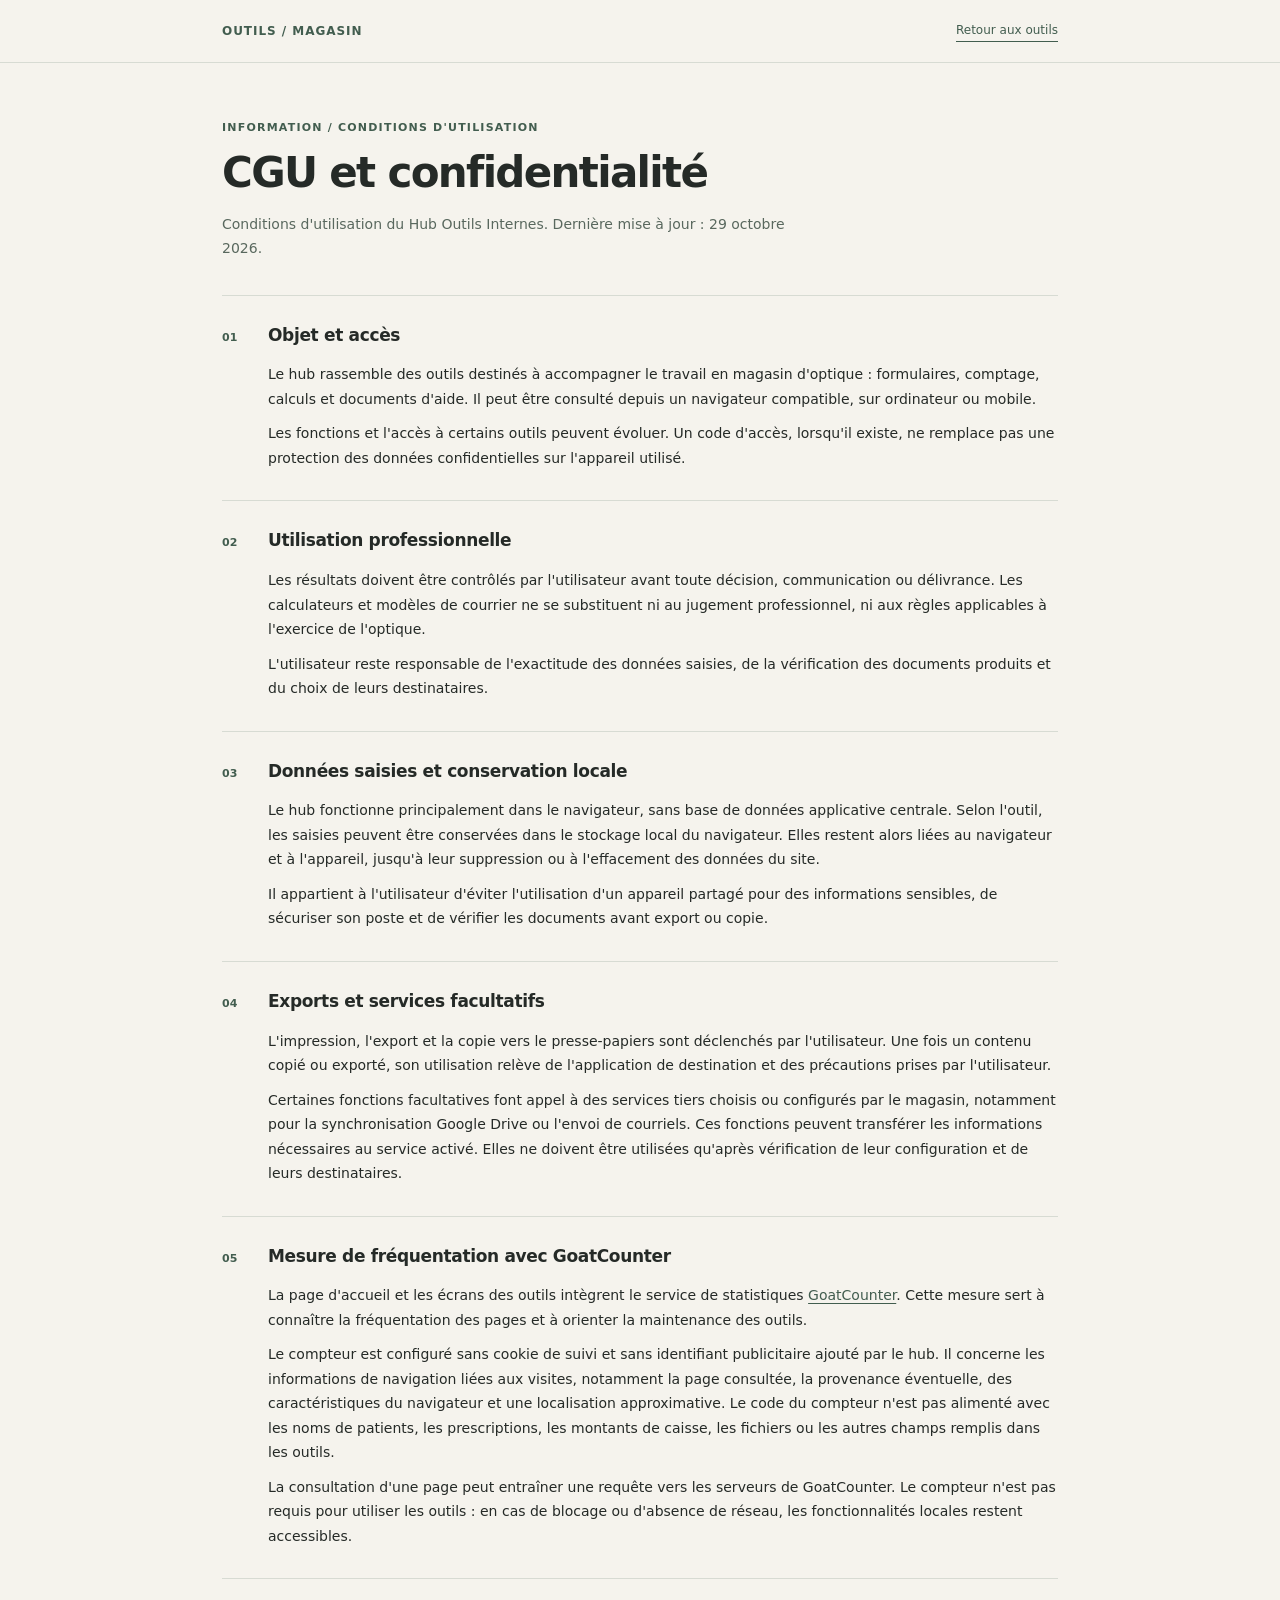
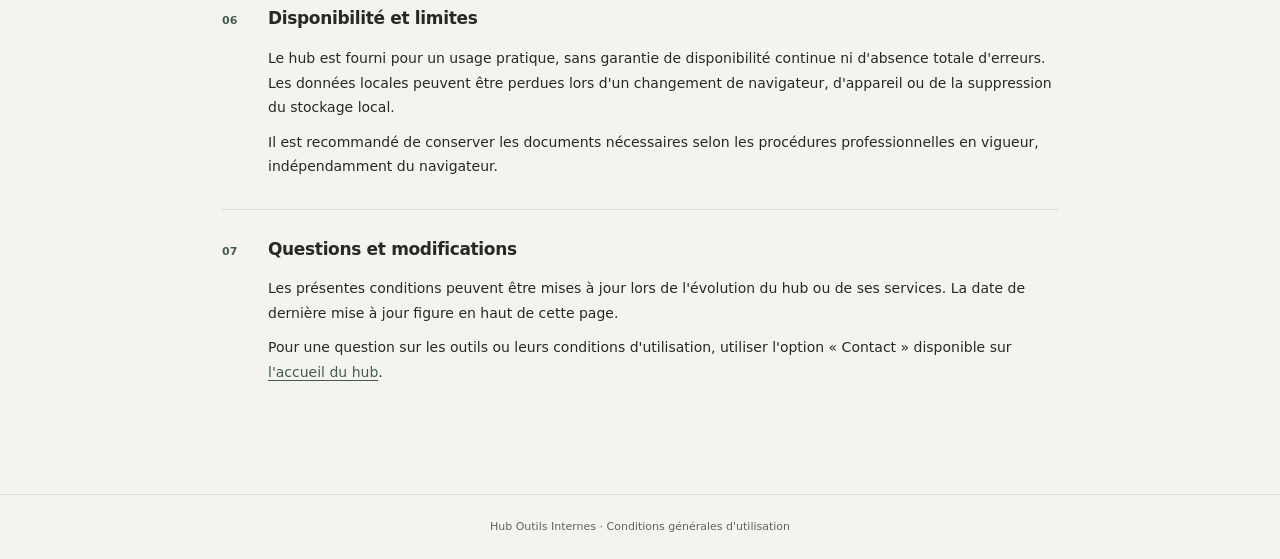
==== cgu/index.html @ 85a809bf "docs(cgu): centraliser conditions d'utilisation et information GoatCounter" ====
<!DOCTYPE html>
<html lang="fr">
<head>
  <meta charset="UTF-8">
  <meta http-equiv="Content-Security-Policy" content="default-src 'none'; style-src 'self' 'unsafe-inline'; font-src 'self'; img-src 'self' data:; connect-src 'none'; base-uri 'none'; form-action 'none'; object-src 'none'">
  <meta name="viewport" content="width=device-width, initial-scale=1.0">
  <meta name="theme-color" content="#f5f3ed">
  <meta name="description" content="Conditions générales d'utilisation et informations relatives aux données du hub d'outils métier.">
  <title>CGU et confidentialité · Hub Outils Internes</title>
  <link rel="icon" href="../assets/favicon.svg" type="image/svg+xml">
  <style>
    :root {
      --bg:#f5f3ed; --ink:#252a27; --sub:#59685e;
      --accent:#425d4f; --line:#d7dbd3; --paper:#fffefa;
      font-family:"Avenir Next","Segoe UI Variable Text","Segoe UI",system-ui,-apple-system,Roboto,Arial,sans-serif;
      color-scheme:light;
    }
    *,*::before,*::after{box-sizing:border-box}
    body{margin:0;background:var(--bg);color:var(--ink);font-size:14px;line-height:1.75}
    .top{border-bottom:1px solid var(--line)}
    .top__inner{max-width:880px;margin:0 auto;padding:20px 22px;display:flex;align-items:center;justify-content:space-between;gap:20px}
    .brand{font-size:12px;font-weight:700;letter-spacing:.08em;color:var(--accent)}
    a{color:var(--accent);text-underline-offset:3px}
    a:focus-visible{outline:2px solid var(--accent);outline-offset:3px}
    .back{font-size:12px;text-decoration:none;border-bottom:1px solid var(--accent)}
    main{max-width:880px;margin:0 auto;padding:55px 22px 80px}
    .eyebrow{font-size:11px;font-weight:700;letter-spacing:.11em;color:var(--accent)}
    h1{font-size:clamp(29px,5vw,42px);letter-spacing:-.04em;line-height:1.15;font-weight:650;margin:12px 0 14px}
    .lead{font-size:14px;color:var(--sub);margin:0 0 34px;max-width:66ch}
    section{border-top:1px solid var(--line);display:grid;grid-template-columns:30px minmax(0,1fr);gap:16px;padding:25px 0 20px}
    .number{font-size:11px;font-weight:700;color:var(--accent);padding-top:7px}
    h2{font-size:17px;font-weight:650;letter-spacing:-.02em;margin:0 0 12px}
    p{margin:0 0 10px}
    ul{margin:7px 0 12px;padding-left:19px}
    li{margin:5px 0}
    .foot{border-top:1px solid var(--line);padding:22px;text-align:center;font-size:11px;color:var(--sub)}
    @media(max-width:540px){main{padding:34px 18px 60px}.top__inner{padding:16px 18px}section{grid-template-columns:24px minmax(0,1fr);gap:10px}}
    @media print{body{background:#fff}main{padding:10mm 0}.top,.foot{display:none}section{break-inside:avoid}}
  </style>
</head>
<body>
  <header class="top">
    <div class="top__inner">
      <span class="brand">OUTILS / MAGASIN</span>
      <a class="back" href="../">Retour aux outils</a>
    </div>
  </header>
  <main>
    <p class="eyebrow">INFORMATION / CONDITIONS D'UTILISATION</p>
    <h1>CGU et confidentialité</h1>
    <p class="lead">Conditions d'utilisation du Hub Outils Internes. Dernière mise à jour : 29 octobre 2026.</p>

    <section>
      <span class="number">01</span>
      <div>
        <h2>Objet et accès</h2>
        <p>Le hub rassemble des outils destinés à accompagner le travail en magasin d'optique : formulaires, comptage, calculs et documents d'aide. Il peut être consulté depuis un navigateur compatible, sur ordinateur ou mobile.</p>
        <p>Les fonctions et l'accès à certains outils peuvent évoluer. Un code d'accès, lorsqu'il existe, ne remplace pas une protection des données confidentielles sur l'appareil utilisé.</p>
      </div>
    </section>

    <section>
      <span class="number">02</span>
      <div>
        <h2>Utilisation professionnelle</h2>
        <p>Les résultats doivent être contrôlés par l'utilisateur avant toute décision, communication ou délivrance. Les calculateurs et modèles de courrier ne se substituent ni au jugement professionnel, ni aux règles applicables à l'exercice de l'optique.</p>
        <p>L'utilisateur reste responsable de l'exactitude des données saisies, de la vérification des documents produits et du choix de leurs destinataires.</p>
      </div>
    </section>

    <section>
      <span class="number">03</span>
      <div>
        <h2>Données saisies et conservation locale</h2>
        <p>Le hub fonctionne principalement dans le navigateur, sans base de données applicative centrale. Selon l'outil, les saisies peuvent être conservées dans le stockage local du navigateur. Elles restent alors liées au navigateur et à l'appareil, jusqu'à leur suppression ou à l'effacement des données du site.</p>
        <p>Il appartient à l'utilisateur d'éviter l'utilisation d'un appareil partagé pour des informations sensibles, de sécuriser son poste et de vérifier les documents avant export ou copie.</p>
      </div>
    </section>

    <section>
      <span class="number">04</span>
      <div>
        <h2>Exports et services facultatifs</h2>
        <p>L'impression, l'export et la copie vers le presse-papiers sont déclenchés par l'utilisateur. Une fois un contenu copié ou exporté, son utilisation relève de l'application de destination et des précautions prises par l'utilisateur.</p>
        <p>Certaines fonctions facultatives font appel à des services tiers choisis ou configurés par le magasin, notamment pour la synchronisation Google Drive ou l'envoi de courriels. Ces fonctions peuvent transférer les informations nécessaires au service activé. Elles ne doivent être utilisées qu'après vérification de leur configuration et de leurs destinataires.</p>
      </div>
    </section>

    <section>
      <span class="number">05</span>
      <div>
        <h2>Mesure de fréquentation avec GoatCounter</h2>
        <p>La page d'accueil et les écrans des outils intègrent le service de statistiques <a href="https://www.goatcounter.com/" rel="noopener noreferrer">GoatCounter</a>. Cette mesure sert à connaître la fréquentation des pages et à orienter la maintenance des outils.</p>
        <p>Le compteur est configuré sans cookie de suivi et sans identifiant publicitaire ajouté par le hub. Il concerne les informations de navigation liées aux visites, notamment la page consultée, la provenance éventuelle, des caractéristiques du navigateur et une localisation approximative. Le code du compteur n'est pas alimenté avec les noms de patients, les prescriptions, les montants de caisse, les fichiers ou les autres champs remplis dans les outils.</p>
        <p>La consultation d'une page peut entraîner une requête vers les serveurs de GoatCounter. Le compteur n'est pas requis pour utiliser les outils : en cas de blocage ou d'absence de réseau, les fonctionnalités locales restent accessibles.</p>
      </div>
    </section>

    <section>
      <span class="number">06</span>
      <div>
        <h2>Disponibilité et limites</h2>
        <p>Le hub est fourni pour un usage pratique, sans garantie de disponibilité continue ni d'absence totale d'erreurs. Les données locales peuvent être perdues lors d'un changement de navigateur, d'appareil ou de la suppression du stockage local.</p>
        <p>Il est recommandé de conserver les documents nécessaires selon les procédures professionnelles en vigueur, indépendamment du navigateur.</p>
      </div>
    </section>

    <section>
      <span class="number">07</span>
      <div>
        <h2>Questions et modifications</h2>
        <p>Les présentes conditions peuvent être mises à jour lors de l'évolution du hub ou de ses services. La date de dernière mise à jour figure en haut de cette page.</p>
        <p>Pour une question sur les outils ou leurs conditions d'utilisation, utiliser l'option « Contact » disponible sur <a href="../">l'accueil du hub</a>.</p>
      </div>
    </section>
  </main>
  <footer class="foot">Hub Outils Internes · Conditions générales d'utilisation</footer>
</body>
</html>
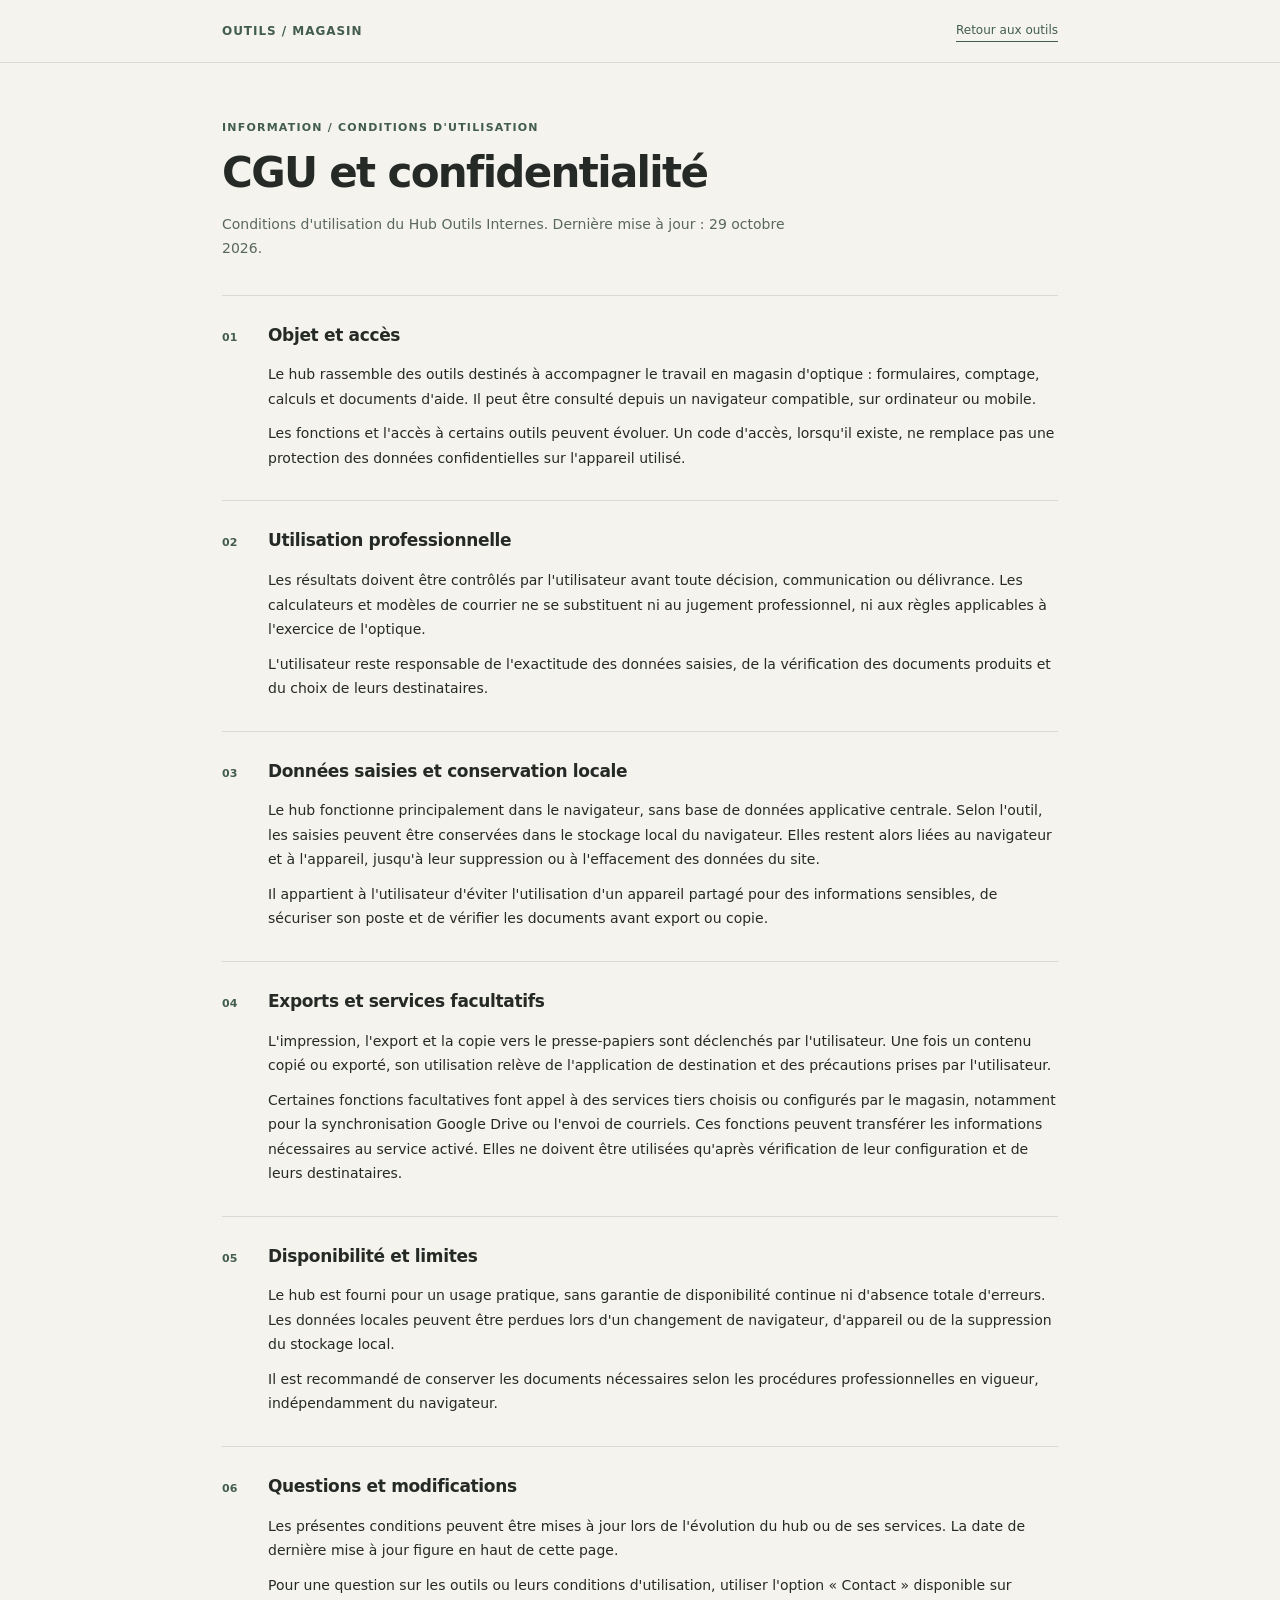
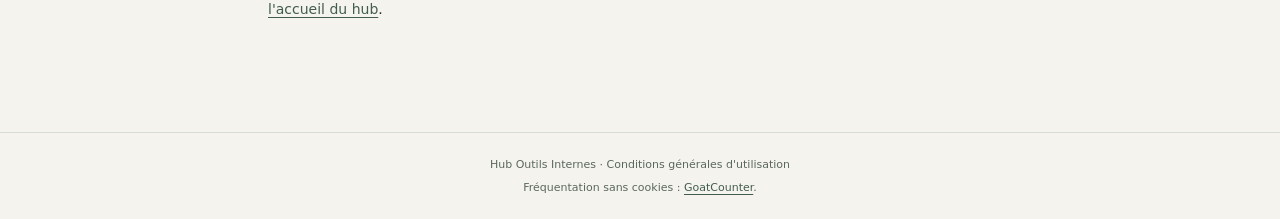
==== commit 0f5e1a75: "HF-CGU — Réduire GoatCounter à une mention discrète" ====
--- a/cgu/index.html
+++ b/cgu/index.html
@@ -34,6 +34,7 @@
     ul{margin:7px 0 12px;padding-left:19px}
     li{margin:5px 0}
     .foot{border-top:1px solid var(--line);padding:22px;text-align:center;font-size:11px;color:var(--sub)}
+    .foot__analytics{display:block;margin-top:4px}
     @media(max-width:540px){main{padding:34px 18px 60px}.top__inner{padding:16px 18px}section{grid-template-columns:24px minmax(0,1fr);gap:10px}}
     @media print{body{background:#fff}main{padding:10mm 0}.top,.foot{display:none}section{break-inside:avoid}}
   </style>
@@ -89,16 +90,6 @@
     <section>
       <span class="number">05</span>
       <div>
-        <h2>Mesure de fréquentation avec GoatCounter</h2>
-        <p>La page d'accueil et les écrans des outils intègrent le service de statistiques <a href="https://www.goatcounter.com/" rel="noopener noreferrer">GoatCounter</a>. Cette mesure sert à connaître la fréquentation des pages et à orienter la maintenance des outils.</p>
-        <p>Le compteur est configuré sans cookie de suivi et sans identifiant publicitaire ajouté par le hub. Il concerne les informations de navigation liées aux visites, notamment la page consultée, la provenance éventuelle, des caractéristiques du navigateur et une localisation approximative. Le code du compteur n'est pas alimenté avec les noms de patients, les prescriptions, les montants de caisse, les fichiers ou les autres champs remplis dans les outils.</p>
-        <p>La consultation d'une page peut entraîner une requête vers les serveurs de GoatCounter. Le compteur n'est pas requis pour utiliser les outils : en cas de blocage ou d'absence de réseau, les fonctionnalités locales restent accessibles.</p>
-      </div>
-    </section>
-
-    <section>
-      <span class="number">06</span>
-      <div>
         <h2>Disponibilité et limites</h2>
         <p>Le hub est fourni pour un usage pratique, sans garantie de disponibilité continue ni d'absence totale d'erreurs. Les données locales peuvent être perdues lors d'un changement de navigateur, d'appareil ou de la suppression du stockage local.</p>
         <p>Il est recommandé de conserver les documents nécessaires selon les procédures professionnelles en vigueur, indépendamment du navigateur.</p>
@@ -106,7 +97,7 @@
     </section>
 
     <section>
-      <span class="number">07</span>
+      <span class="number">06</span>
       <div>
         <h2>Questions et modifications</h2>
         <p>Les présentes conditions peuvent être mises à jour lors de l'évolution du hub ou de ses services. La date de dernière mise à jour figure en haut de cette page.</p>
@@ -114,6 +105,8 @@
       </div>
     </section>
   </main>
-  <footer class="foot">Hub Outils Internes · Conditions générales d'utilisation</footer>
+  <footer class="foot">Hub Outils Internes · Conditions générales d'utilisation
+    <span class="foot__analytics">Fréquentation sans cookies : <a href="https://www.goatcounter.com/" rel="noopener noreferrer">GoatCounter</a>.</span>
+  </footer>
 </body>
 </html>
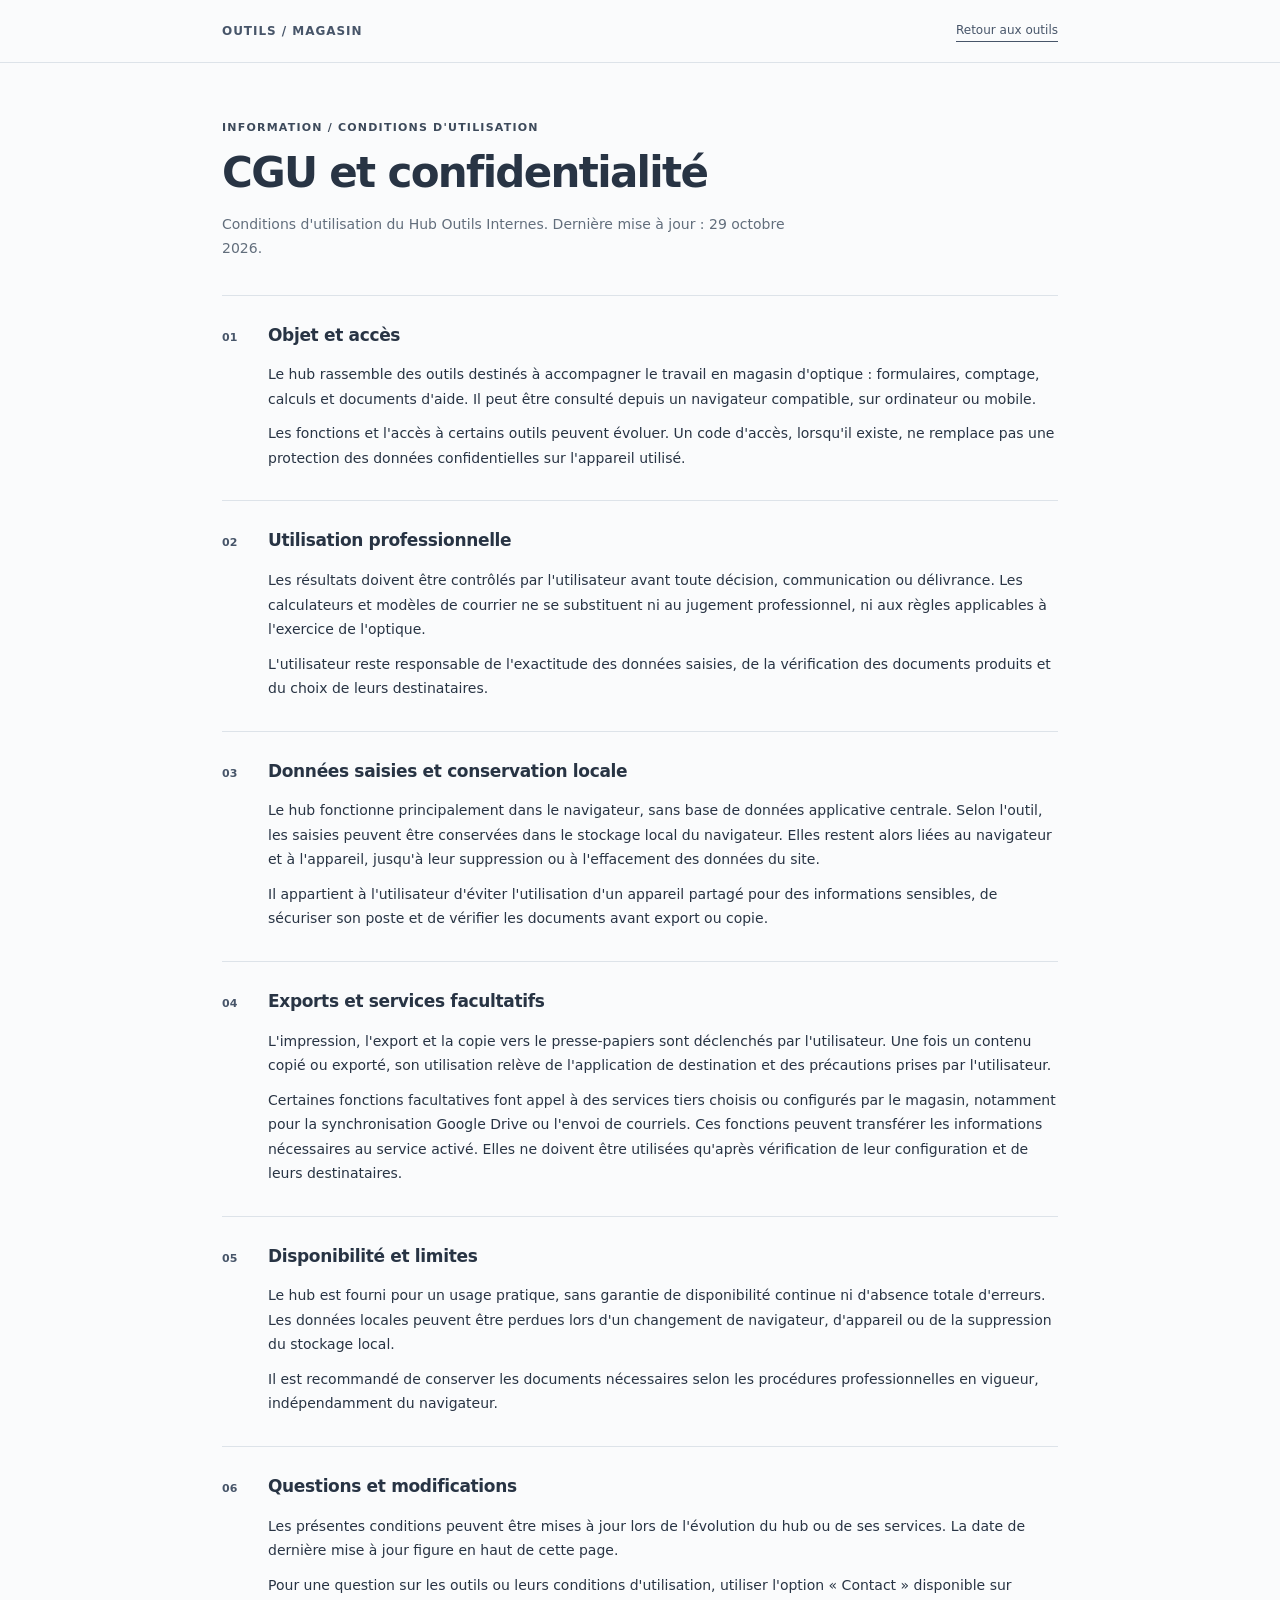
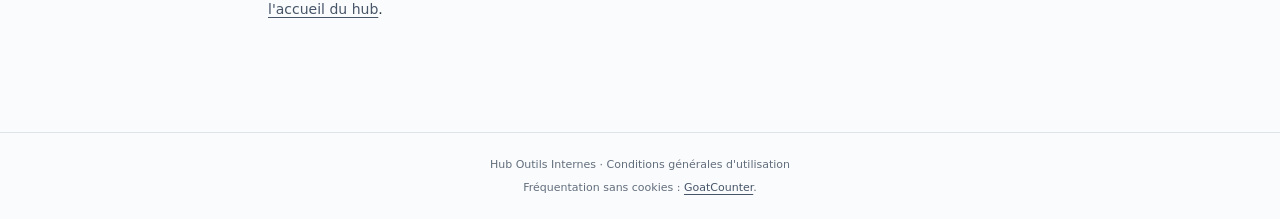
==== commit c3797e15: "style(theme): bleu gris atténué sur cgu/index.html" ====
--- a/cgu/index.html
+++ b/cgu/index.html
@@ -4,7 +4,7 @@
   <meta charset="UTF-8">
   <meta http-equiv="Content-Security-Policy" content="default-src 'none'; style-src 'self' 'unsafe-inline'; font-src 'self'; img-src 'self' data:; connect-src 'none'; base-uri 'none'; form-action 'none'; object-src 'none'">
   <meta name="viewport" content="width=device-width, initial-scale=1.0">
-  <meta name="theme-color" content="#f5f3ed">
+  <meta name="theme-color" content="#FAFBFC">
   <meta name="description" content="Conditions générales d'utilisation et informations relatives aux données du hub d'outils métier.">
   <title>CGU et confidentialité · Hub Outils Internes</title>
   <link rel="icon" href="../assets/favicon.svg" type="image/svg+xml">
@@ -38,6 +38,7 @@
     @media(max-width:540px){main{padding:34px 18px 60px}.top__inner{padding:16px 18px}section{grid-template-columns:24px minmax(0,1fr);gap:10px}}
     @media print{body{background:#fff}main{padding:10mm 0}.top,.foot{display:none}section{break-inside:avoid}}
   </style>
+  <link rel="stylesheet" href="../assets/css/theme-bleu-gris.css">
 </head>
 <body>
   <header class="top">
--- a/assets/css/theme-bleu-gris.css
+++ b/assets/css/theme-bleu-gris.css
@@ -0,0 +1,144 @@
+/* UXER — Bleu gris atténué, palette validée le 29/10/2026.
+   Couleurs d'interface uniquement. Ne pas modifier les codes d'état métier,
+   les géométries des verres, les légendes de la 3D ni le document A4 imprimé.
+   Chargé APRÈS les feuilles existantes pour centraliser les jetons visuels. */
+@media screen {
+  :root {
+    color-scheme: light;
+    --blue-900:#273343;
+    --blue-800:#39495d;
+    --blue-d:#3d4a5b;
+    --blue:#475569;
+    --blue-300:#9cabbc;
+    --blue-100:#dfe6ed;
+    --blue-50:#f1f4f7;
+    --sky:#7b8d9e;
+    --ink:#283444;
+    --ink-2:#414d5c;
+    --grey:#626e7c;
+    --text-muted:#626e7c;
+    --muted-2:#6b7280;
+    --sub:#626e7c;
+    --border:#c8d1dc;
+    --line:#dde3e9;
+    --light:#eff3f6;
+    --bg:#fafbfc;
+    --white:#ffffff;
+    --paper:#ffffff;
+    --card-bg:#ffffff;
+    --accent:#475569;
+    --co:#475569; --co-bg:#eff3f6;
+    --fe:#475569; --pa:#475569; --el:#475569; --ec:#475569; --tb:#475569;
+    --ec-d:#3d4a5b;
+    --fe-alt:#f5f7f9; --pa-alt:#f5f7f9; --el-alt:#f5f7f9; --tb-alt:#f5f7f9;
+  }
+
+  /* Identité commune : fond neutre, contrôle bleu grisé et séparateurs fins. */
+  body { background:var(--bg); color:var(--ink); }
+  .topbar, .site-header, .app-hdr { background:var(--bg); color:var(--ink); border-color:var(--line); }
+  .topbar .back-link, .site-header .back-link, .app-hdr .sub { color:var(--blue-d); }
+  .site-header .back-link:hover, .topbar .back-link:hover { background:var(--light); }
+  .topbar__link, .store-settings-btn, .brand__name, .brand__mark svg,
+  .footer-link, .site-footer a { color:var(--blue-d); }
+  .brand__mark { border-color:var(--blue); }
+  .brand__mark svg { stroke:var(--blue); }
+
+  .tool-card:hover, .tool-card:focus-within { background:#f0f3f6; }
+  #tools-grid, .docs { border-top-color:var(--border); }
+  .tool-card__go { stroke:var(--blue-d); }
+  .tool-card__badge,.badge { color:var(--grey); }
+  .settings-group-heading, .settings-group-heading--divider { color:var(--blue-d); border-color:var(--line); }
+  .field input, .field textarea, .cd-toggle, .cd-panel { background:#fff; }
+  :where(a, button, input, textarea, select, summary):focus-visible {
+    outline-color:var(--blue);
+  }
+  input[type="checkbox"], input[type="radio"], input[type="range"] { accent-color:var(--blue); }
+
+  /* Écrans métier : remplacer les verts décoratifs, pas les statuts. */
+  .site-header h1, .app-hdr h1, .hdr-title, .workspace-intro h1,
+  .card h2, .viewer-head h2, .profiles-head h2 { color:var(--ink); }
+  .card, .sheet, .block, .step, .modal, .panel:not(.panel--safe):not(.panel--warn):not(.panel--stop):not(.panel--danger),
+  .verrou-carte { border-color:var(--line); }
+  .card, .sheet, .block, .step, .modal, .verrou-carte { background:#fff; }
+  .card-heading, .profiles-head, .profiles-slide h3 { border-color:var(--line); }
+  .step-index, .page-kicker, .header-kicker, .eyebrow { color:var(--blue-d); }
+  .steps-nav, .cash-nav, .form-jump { background:var(--bg); border-color:var(--line); }
+  .steps-nav a, .cash-nav a, .form-jump a { color:var(--blue-d); }
+  .steps-nav a:hover, .cash-nav a:hover, .form-jump a:hover { background:#e8edf2; }
+  .steps-nav a[aria-current="location"] { background:#e1e7ed; color:var(--blue-900); }
+  .workspace-intro, .header-copy, .header-description { color:var(--ink); }
+
+  .btn--primary, .btn--go, .btn-save, .btn-primary,
+  .btn-row .btn--emphasis, .viewer-primary .btn--emphasis,
+  .verrou-valider, .notice--setup .btn {
+    background:var(--blue); color:#fff; border-color:var(--blue);
+  }
+  .btn--primary:hover, .btn--go:hover, .btn-save:hover, .btn-primary:hover,
+  .btn-row .btn--emphasis:hover, .viewer-primary .btn--emphasis:hover,
+  .verrou-valider:hover { background:var(--blue-d); border-color:var(--blue-d); }
+  .btn--ghost, .btn-ghost, .btn-photo, .btn-blue, .btn-reset,
+  .back-link, .ios-back { border-color:var(--border); }
+  .btn--ghost, .btn-ghost, .btn-photo, .btn-blue, .btn-reset, .back-link { color:var(--blue-d); }
+  .btn--ghost:hover, .btn-ghost:hover, .btn-photo:hover, .back-link:hover { background:var(--light); }
+  .ios-back { background:var(--blue-d); color:#fff; }
+
+  /* Accents de sélection (notamment contours de verre et radio d'envoi). */
+  .shape-btn, .mode, .eye-parameters, .advanced-panel { border-color:var(--border); }
+  .shape-btn svg path { fill:#e7ecf1; stroke:#5e7085; }
+  .shape-btn:hover { background:#f0f3f6; border-color:var(--blue); }
+  .shape-btn.active, .shape-perso .shape-btn.active {
+    background:#e4eaf0; border-color:var(--blue); box-shadow:0 0 0 2px rgba(71,85,105,.09);
+  }
+  .shape-btn.active svg path,.shape-perso .shape-btn.active svg path { fill:#cbd5df;stroke:var(--blue); }
+  .shape-btn.active::after,.shape-btn.active span { color:var(--blue-d); }
+  .shape-btn.active, .mode.is-on, .onglets button[aria-selected="true"] { border-color:var(--blue); }
+  .mode.is-on { background:#edf2f6; box-shadow:0 0 0 2px rgba(71,85,105,.11); }
+  .mode:hover { border-color:var(--blue-300); }
+  .onglets { background:var(--light); }
+  .sheet header, .sheet>header, .viewer-head,
+  .block--ferraille .block-hdr, .block--papier .block-hdr, .block--elec .block-hdr,
+  .block--comptage .block-hdr, .block--ecart .block-hdr, .block--history .block-hdr {
+    background:#eff3f6; color:var(--ink); border-color:var(--line);
+  }
+  .viewer-head h2,.block-hdr h2 { color:var(--ink); }
+  .shape-btn span,.eye-parameters legend,.eye-code { color:var(--blue-d); }
+
+  /* Saisie : contraste constant sans accents verts résiduels. */
+  .qty-input,.amt-input,.fond-input,.ref-input,
+  .eye-fields input, .field input:not([type="checkbox"]):not([type="range"]),
+  .field select, .pf input, .pf select,
+  input[type="text"], input[type="number"], select, textarea {
+    border-color:var(--border);
+  }
+  .qty-input:focus,.amt-input:focus,.fond-input:focus,.ref-input:focus,
+  .field input:focus,.field select:focus,input[type="text"]:focus,select:focus,textarea:focus {
+    border-color:var(--blue); outline-color:rgba(71,85,105,.42);
+  }
+  .prefill-banner, .fond-row, .cnt-table tfoot td, .ecart-result,
+  .viewer-primary .check--primary, #frame-options,
+  .advanced-panel, .eye-parameters, .mode.is-on,
+  .preview-obj, .cur, .resultat-c, .rgpd-article .toc {
+    background:#f3f6f9; border-color:var(--line);
+  }
+  .cnt-table tbody tr:nth-child(even),
+  .history-table tbody tr:nth-child(even) td { background:#f8fafb; }
+  .cnt-table tbody td { border-bottom-color:var(--line); }
+  .comptage-total, .block-hdr h2::before { color:var(--blue-d); }
+  .rgpd-article .g th { background:var(--light); }
+
+  /* Formulaire Ordonnance : supprimons les fonds verts décoratifs. */
+  .body>table tr>td.obj { background:#f7f9fb; }
+  .body>table tr.sect, .body>table tr.sect-act { border-bottom-color:var(--border); }
+  .regen, .btn-blue { color:var(--blue-d);border-color:var(--blue); }
+  .regen:hover, .btn-blue:hover { background:var(--blue-d);color:#fff; }
+  .opt:hover { background:#f1f4f7; }
+  .bar { background:rgba(250,251,252,.97); }
+
+  /* Documents métier : les fonds bleus servent à l'information uniquement. */
+  .panel--info, .rgpd-article .panel--info { background:#edf2f6;border-color:var(--line); }
+  .toc { background:#f6f8fa;border-color:var(--line); }
+  .app-hdr, .site-header { box-shadow:none; }
+  /* Couleurs de sécurité conservées : .panel--warn, .panel--stop, .panel--safe,
+     .er-val.pos/.neg, .ht-pos/.ht-neg, .probleme-*, .verdict-* et les vues 3D. */
+}
+/* L'impression des courriers et documents reste gouvernée par leur CSS original. */
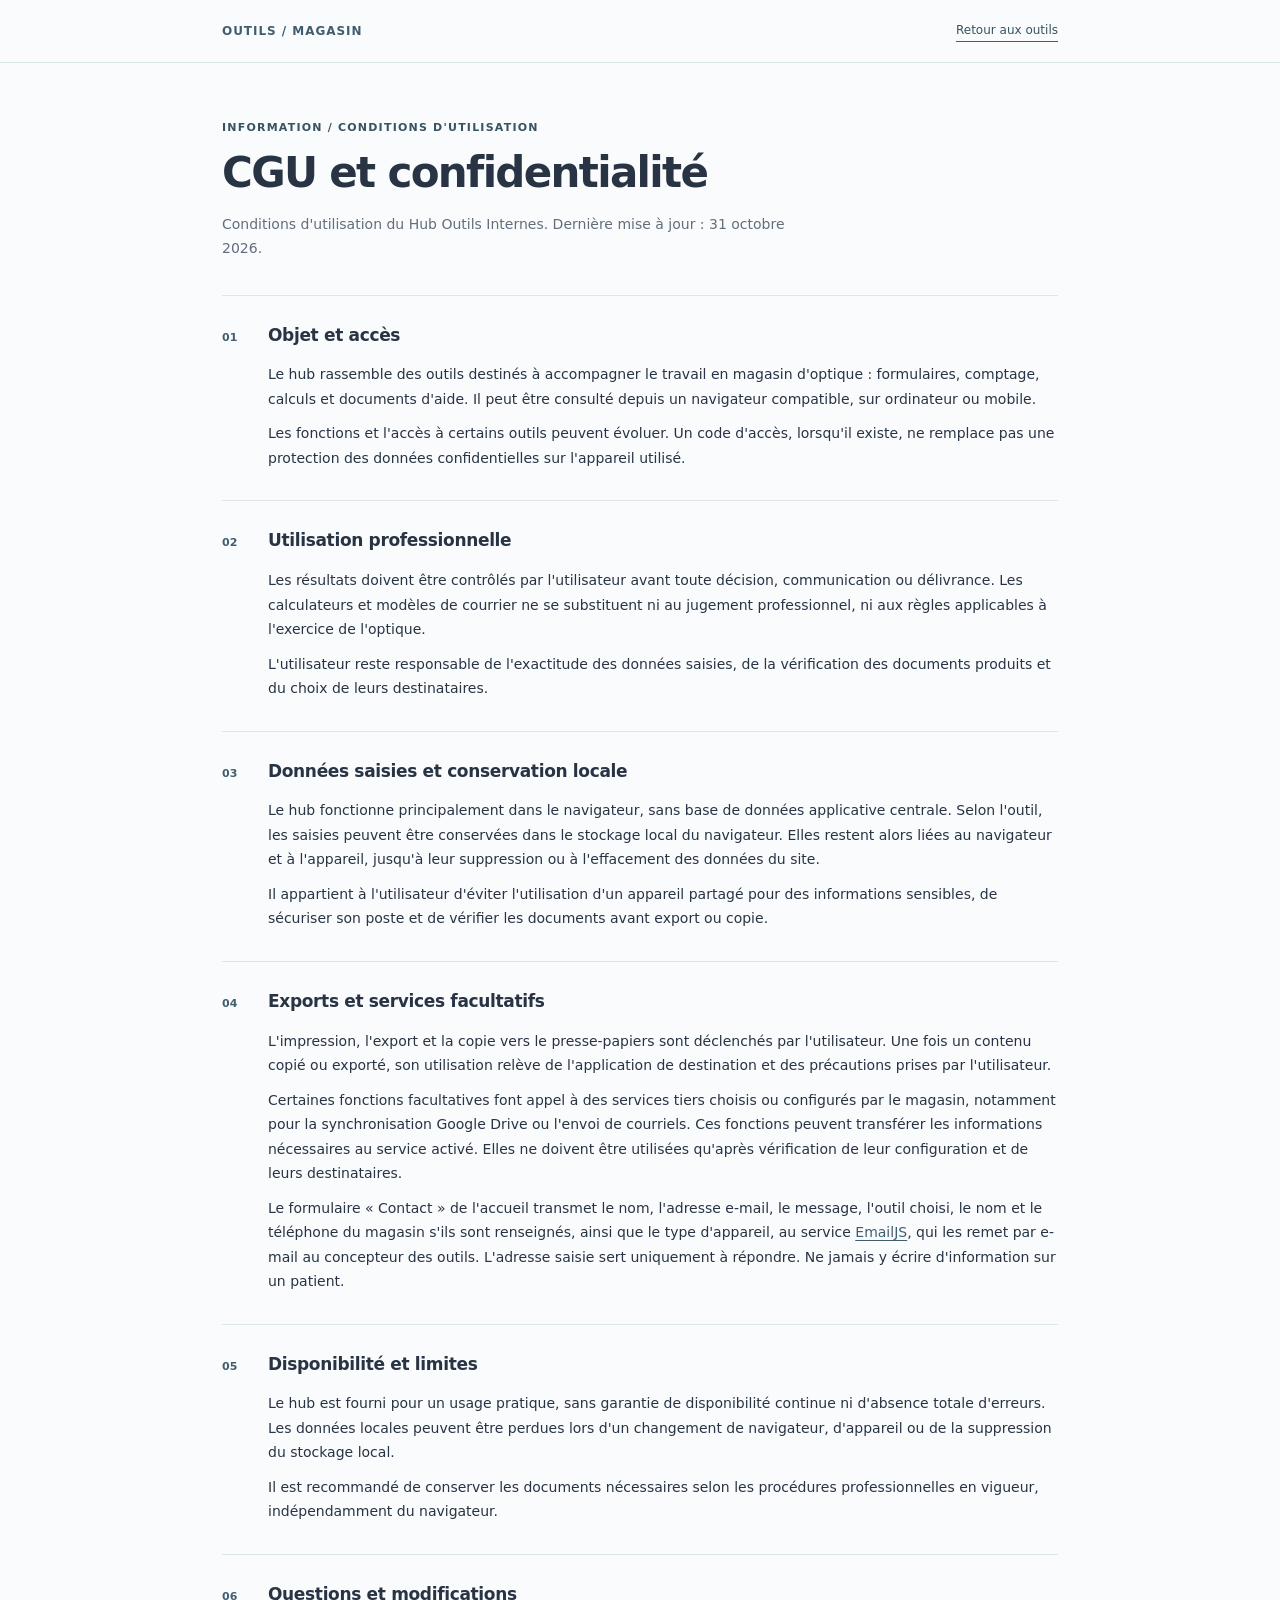
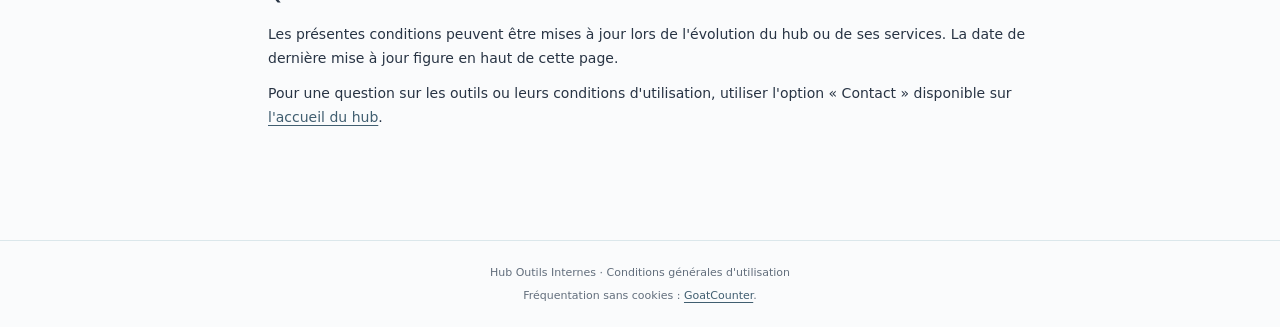
==== commit aa09ebe6: "HF-122 — contact : envoi direct par EmailJS, comme le CV La modale Contact reprend le formulaire du " ====
--- a/cgu/index.html
+++ b/cgu/index.html
@@ -50,7 +50,7 @@
   <main>
     <p class="eyebrow">INFORMATION / CONDITIONS D'UTILISATION</p>
     <h1>CGU et confidentialité</h1>
-    <p class="lead">Conditions d'utilisation du Hub Outils Internes. Dernière mise à jour : 29 octobre 2026.</p>
+    <p class="lead">Conditions d'utilisation du Hub Outils Internes. Dernière mise à jour : 31 octobre 2026.</p>
 
     <section>
       <span class="number">01</span>
@@ -85,6 +85,7 @@
         <h2>Exports et services facultatifs</h2>
         <p>L'impression, l'export et la copie vers le presse-papiers sont déclenchés par l'utilisateur. Une fois un contenu copié ou exporté, son utilisation relève de l'application de destination et des précautions prises par l'utilisateur.</p>
         <p>Certaines fonctions facultatives font appel à des services tiers choisis ou configurés par le magasin, notamment pour la synchronisation Google Drive ou l'envoi de courriels. Ces fonctions peuvent transférer les informations nécessaires au service activé. Elles ne doivent être utilisées qu'après vérification de leur configuration et de leurs destinataires.</p>
+        <p>Le formulaire «&nbsp;Contact&nbsp;» de l'accueil transmet le nom, l'adresse e-mail, le message, l'outil choisi, le nom et le téléphone du magasin s'ils sont renseignés, ainsi que le type d'appareil, au service <a href="https://www.emailjs.com/" rel="noopener noreferrer">EmailJS</a>, qui les remet par e-mail au concepteur des outils. L'adresse saisie sert uniquement à répondre. Ne jamais y écrire d'information sur un patient.</p>
       </div>
     </section>
 
--- a/assets/css/theme-bleu-gris.css
+++ b/assets/css/theme-bleu-gris.css
@@ -1,35 +1,37 @@
-/* UXER — Bleu gris atténué, palette validée le 29/10/2026.
+/* UXER — Bleu gris acier : bleu renforcé de 20 % par saturation HSL.
+   Teinte froide et luminosité maintenues pour éviter tout reflet mauve.
+   Renforcement relatif à la palette bleu acier du 31/10/2026.
    Couleurs d'interface uniquement. Ne pas modifier les codes d'état métier,
    les géométries des verres, les légendes de la 3D ni le document A4 imprimé.
    Chargé APRÈS les feuilles existantes pour centraliser les jetons visuels. */
 @media screen {
   :root {
     color-scheme: light;
-    --blue-900:#273343;
-    --blue-800:#39495d;
-    --blue-d:#3d4a5b;
-    --blue:#475569;
-    --blue-300:#9cabbc;
-    --blue-100:#dfe6ed;
-    --blue-50:#f1f4f7;
-    --sky:#7b8d9e;
+    --blue-900:#213c49;
+    --blue-800:#315565;
+    --blue-d:#365362;
+    --blue:#405e70;
+    --blue-300:#95b6c3;
+    --blue-100:#dcebf0;
+    --blue-50:#eff6f9;
+    --sky:#7499a6;
     --ink:#283444;
     --ink-2:#414d5c;
     --grey:#626e7c;
     --text-muted:#626e7c;
     --muted-2:#6b7280;
     --sub:#626e7c;
-    --border:#c8d1dc;
-    --line:#dde3e9;
-    --light:#eff3f6;
+    --border:#c4d8e0;
+    --line:#dbe7eb;
+    --light:#edf6f8;
     --bg:#fafbfc;
     --white:#ffffff;
     --paper:#ffffff;
     --card-bg:#ffffff;
-    --accent:#475569;
-    --co:#475569; --co-bg:#eff3f6;
-    --fe:#475569; --pa:#475569; --el:#475569; --ec:#475569; --tb:#475569;
-    --ec-d:#3d4a5b;
+    --accent:#405e70;
+    --co:#405e70; --co-bg:#edf6f8;
+    --fe:#405e70; --pa:#405e70; --el:#405e70; --ec:#405e70; --tb:#405e70;
+    --ec-d:#365362;
     --fe-alt:#f5f7f9; --pa-alt:#f5f7f9; --el-alt:#f5f7f9; --tb-alt:#f5f7f9;
   }
 
@@ -43,7 +45,7 @@
   .brand__mark { border-color:var(--blue); }
   .brand__mark svg { stroke:var(--blue); }
 
-  .tool-card:hover, .tool-card:focus-within { background:#f0f3f6; }
+  .tool-card:hover, .tool-card:focus-within { background:#eef5f8; }
   #tools-grid, .docs { border-top-color:var(--border); }
   .tool-card__go { stroke:var(--blue-d); }
   .tool-card__badge,.badge { color:var(--grey); }
@@ -64,8 +66,8 @@
   .step-index, .page-kicker, .header-kicker, .eyebrow { color:var(--blue-d); }
   .steps-nav, .cash-nav, .form-jump { background:var(--bg); border-color:var(--line); }
   .steps-nav a, .cash-nav a, .form-jump a { color:var(--blue-d); }
-  .steps-nav a:hover, .cash-nav a:hover, .form-jump a:hover { background:#e8edf2; }
-  .steps-nav a[aria-current="location"] { background:#e1e7ed; color:var(--blue-900); }
+  .steps-nav a:hover, .cash-nav a:hover, .form-jump a:hover { background:#e6f1f4; }
+  .steps-nav a[aria-current="location"] { background:#dfebef; color:var(--blue-900); }
   .workspace-intro, .header-copy, .header-description { color:var(--ink); }
 
   .btn--primary, .btn--go, .btn-save, .btn-primary,
@@ -84,21 +86,21 @@
 
   /* Accents de sélection (notamment contours de verre et radio d'envoi). */
   .shape-btn, .mode, .eye-parameters, .advanced-panel { border-color:var(--border); }
-  .shape-btn svg path { fill:#e7ecf1; stroke:#5e7085; }
-  .shape-btn:hover { background:#f0f3f6; border-color:var(--blue); }
+  .shape-btn svg path { fill:#e5f0f3; stroke:#557d8e; }
+  .shape-btn:hover { background:#eef5f8; border-color:var(--blue); }
   .shape-btn.active, .shape-perso .shape-btn.active {
-    background:#e4eaf0; border-color:var(--blue); box-shadow:0 0 0 2px rgba(71,85,105,.09);
+    background:#e2eef2; border-color:var(--blue); box-shadow:0 0 0 2px rgba(64,94,112,.09);
   }
-  .shape-btn.active svg path,.shape-perso .shape-btn.active svg path { fill:#cbd5df;stroke:var(--blue); }
+  .shape-btn.active svg path,.shape-perso .shape-btn.active svg path { fill:#c7dce3;stroke:var(--blue); }
   .shape-btn.active::after,.shape-btn.active span { color:var(--blue-d); }
   .shape-btn.active, .mode.is-on, .onglets button[aria-selected="true"] { border-color:var(--blue); }
-  .mode.is-on { background:#edf2f6; box-shadow:0 0 0 2px rgba(71,85,105,.11); }
+  .mode.is-on { background:#ebf6f8; box-shadow:0 0 0 2px rgba(64,94,112,.11); }
   .mode:hover { border-color:var(--blue-300); }
   .onglets { background:var(--light); }
   .sheet header, .sheet>header, .viewer-head,
   .block--ferraille .block-hdr, .block--papier .block-hdr, .block--elec .block-hdr,
   .block--comptage .block-hdr, .block--ecart .block-hdr, .block--history .block-hdr {
-    background:#eff3f6; color:var(--ink); border-color:var(--line);
+    background:#edf6f8; color:var(--ink); border-color:var(--line);
   }
   .viewer-head h2,.block-hdr h2 { color:var(--ink); }
   .shape-btn span,.eye-parameters legend,.eye-code { color:var(--blue-d); }
@@ -112,13 +114,13 @@
   }
   .qty-input:focus,.amt-input:focus,.fond-input:focus,.ref-input:focus,
   .field input:focus,.field select:focus,input[type="text"]:focus,select:focus,textarea:focus {
-    border-color:var(--blue); outline-color:rgba(71,85,105,.42);
+    border-color:var(--blue); outline-color:rgba(64,94,112,.42);
   }
   .prefill-banner, .fond-row, .cnt-table tfoot td, .ecart-result,
   .viewer-primary .check--primary, #frame-options,
   .advanced-panel, .eye-parameters, .mode.is-on,
   .preview-obj, .cur, .resultat-c, .rgpd-article .toc {
-    background:#f3f6f9; border-color:var(--line);
+    background:#f1f8fb; border-color:var(--line);
   }
   .cnt-table tbody tr:nth-child(even),
   .history-table tbody tr:nth-child(even) td { background:#f8fafb; }
@@ -131,11 +133,25 @@
   .body>table tr.sect, .body>table tr.sect-act { border-bottom-color:var(--border); }
   .regen, .btn-blue { color:var(--blue-d);border-color:var(--blue); }
   .regen:hover, .btn-blue:hover { background:var(--blue-d);color:#fff; }
-  .opt:hover { background:#f1f4f7; }
+  .opt:hover { background:#eff6f9; }
   .bar { background:rgba(250,251,252,.97); }
 
+  /* Pages techniques annexes : comparateur OMA et scanner de formes. */
+  body > header { background:var(--bg);color:var(--ink);border-bottom:1px solid var(--line); }
+  body > header a { color:var(--blue-d); }
+  body > header a:hover { color:var(--blue-900); }
+  .controls select, .controls input[type="file"], .ranking button, .actions button {
+    border-color:var(--border);color:var(--blue-d);
+  }
+  .ranking button:hover,.ranking button:focus-visible,
+  .actions button:hover,.actions button:focus-visible,
+  .btn.on { background:var(--light);border-color:var(--blue); }
+  .view,.over,.metric { border-color:var(--line); }
+  .metric { background:#f1f8fb; }
+  .status { color:var(--grey); }
+
   /* Documents métier : les fonds bleus servent à l'information uniquement. */
-  .panel--info, .rgpd-article .panel--info { background:#edf2f6;border-color:var(--line); }
+  .panel--info, .rgpd-article .panel--info { background:#ebf6f8;border-color:var(--line); }
   .toc { background:#f6f8fa;border-color:var(--line); }
   .app-hdr, .site-header { box-shadow:none; }
   /* Couleurs de sécurité conservées : .panel--warn, .panel--stop, .panel--safe,
